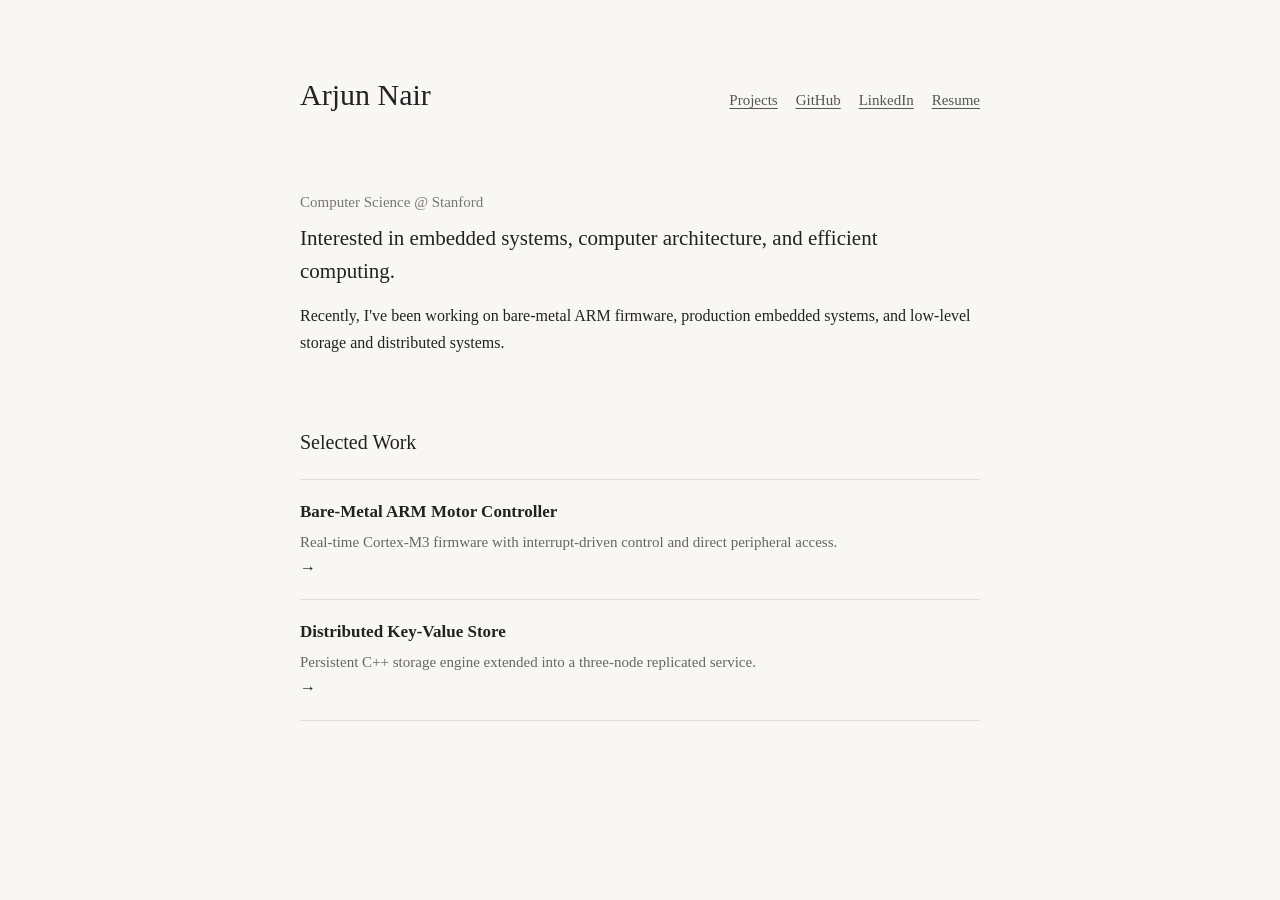
==== index.html @ e97c7fc8 "Build personal portfolio" ====
<!DOCTYPE html>
<html lang="en">

<head>
    <meta charset="UTF-8">
    <meta name="viewport" content="width=device-width, initial-scale=1.0">
    <title>Arjun Nair</title>
    <link rel="stylesheet" href="style.css">
</head>

<body>
    <main>
        <header class="site-header">
            <h1>Arjun Nair</h1>

            <nav>
                <a href="projects.html">Projects</a>
                <a href="https://github.com/arj377">GitHub</a>
                <a href="YOUR_LINKEDIN_URL">LinkedIn</a>
                <a href="resume.pdf">Resume</a>
            </nav>
        </header>

        <section class="intro">
            <p class="eyebrow">Computer Science @ Stanford</p>

            <p class="lead">
                Interested in embedded systems, computer architecture, and efficient computing.
            </p>

            <p>
                Recently, I've been working on bare-metal ARM firmware, production
                embedded systems, and low-level storage and distributed systems.
            </p>
        </section>

        <section class="featured">
            <h2>Selected Work</h2>

            <a class="featured-project" href="projects.html#arm">
                <div>
                    <strong>Bare-Metal ARM Motor Controller</strong>
                    <p>Real-time Cortex-M3 firmware with interrupt-driven control and direct peripheral access.</p>
                </div>
                <span>→</span>
            </a>

            <a class="featured-project" href="projects.html#kv">
                <div>
                    <strong>Distributed Key-Value Store</strong>
                    <p>Persistent C++ storage engine extended into a three-node replicated service.</p>
                </div>
                <span>→</span>
            </a>
        </section>
    </main>
</body>

</html>
---- style.css ----
* {
    box-sizing: border-box;
}

body {
    margin: 0;
    background: #f8f7f4;
    color: #222;
    font-family: Georgia, "Times New Roman", serif;
    font-size: 16px;
    line-height: 1.65;
}

main {
    width: min(680px, calc(100% - 40px));
    margin: 0 auto;
    padding: 70px 0 100px;
}

a {
    color: #555;
    text-decoration: underline;
    text-decoration-thickness: 1px;
    text-underline-offset: 3px;
}

a:hover {
    color: #000;
}


/* Header */

.site-header {
    display: flex;
    justify-content: space-between;
    align-items: baseline;
    margin-bottom: 70px;
}

.site-header h1 {
    margin: 0;
    font-size: 30px;
    font-weight: 500;
}

.name {
    color: #222;
    font-size: 20px;
    font-weight: 600;
    text-decoration: none;
}

nav {
    display: flex;
    gap: 18px;
}

nav a {
    font-size: 15px;
}


/* Homepage */

.intro {
    margin-top: 20px;
}

.eyebrow {
    margin-bottom: 8px;
    color: #777;
    font-size: 15px;
}

.lead {
    max-width: 620px;
    margin: 0;
    color: #222;
    font-size: 21px;
    line-height: 1.55;
}


/* Selected work */

.featured {
    margin-top: 70px;
}

.featured h2 {
    margin-bottom: 20px;
    font-size: 20px;
    font-weight: 500;
}

.featured-project {
    display: block;
    padding: 18px 0;
    border-top: 1px solid #ddd;
    color: #222;
    text-decoration: none;
}

.featured-project:last-child {
    border-bottom: 1px solid #ddd;
}

.featured-project strong {
    font-size: 17px;
    font-weight: 600;
}

.featured-project p {
    margin: 4px 0 0;
    color: #666;
    font-size: 15px;
}


/* Projects page */

.page-heading {
    margin-bottom: 80px;
}

.page-heading h1 {
    margin: 0 0 8px;
    font-size: 34px;
    font-weight: 500;
}

.page-heading p {
    color: #666;
}

.project {
    margin-top: 90px;
}

.project-heading {
    display: flex;
    justify-content: space-between;
    align-items: baseline;
    gap: 20px;
}

.project-type {
    margin: 0 0 5px;
    color: #888;
    font-size: 13px;
}

.project h2,
.experience h2 {
    margin: 0;
    font-size: 24px;
    font-weight: 500;
}

.project > p {
    margin-top: 16px;
    color: #444;
}


/* Metrics */

.metrics {
    display: flex;
    flex-wrap: wrap;
    gap: 16px;
    margin: 22px 0 32px;
}

.metrics span {
    color: #666;
    font-size: 14px;
}


/* Architecture */

h3 {
    margin: 30px 0 12px;
    font-size: 15px;
    font-weight: 600;
}

.diagram {
    display: flex;
    align-items: center;
    gap: 8px;
    margin: 10px 0;
}

.box {
    flex: 1;
    padding: 13px 8px;
    border: 1px solid #ddd;
    font-family: "SFMono-Regular", Consolas, monospace;
    font-size: 12px;
    text-align: center;
}

.box small {
    display: block;
    margin-top: 3px;
    color: #888;
    font-size: 10px;
}

.arrow {
    color: #999;
}


/* Details */

.details {
    margin-top: 25px;
    padding-left: 15px;
    border-left: 1px solid #bbb;
}

.details p {
    margin: 0;
    color: #666;
    font-size: 14px;
}


/* Experience */

.experience {
    margin-top: 100px;
    padding-top: 40px;
    border-top: 1px solid #ddd;
}

.experience p:last-child {
    color: #555;
}


/* Mobile */

@media (max-width: 600px) {
    main {
        padding-top: 40px;
    }

    .site-header {
        flex-direction: column;
        gap: 12px;
        margin-bottom: 50px;
    }

    .diagram {
        flex-direction: column;
    }

    .arrow {
        transform: rotate(90deg);
    }
}
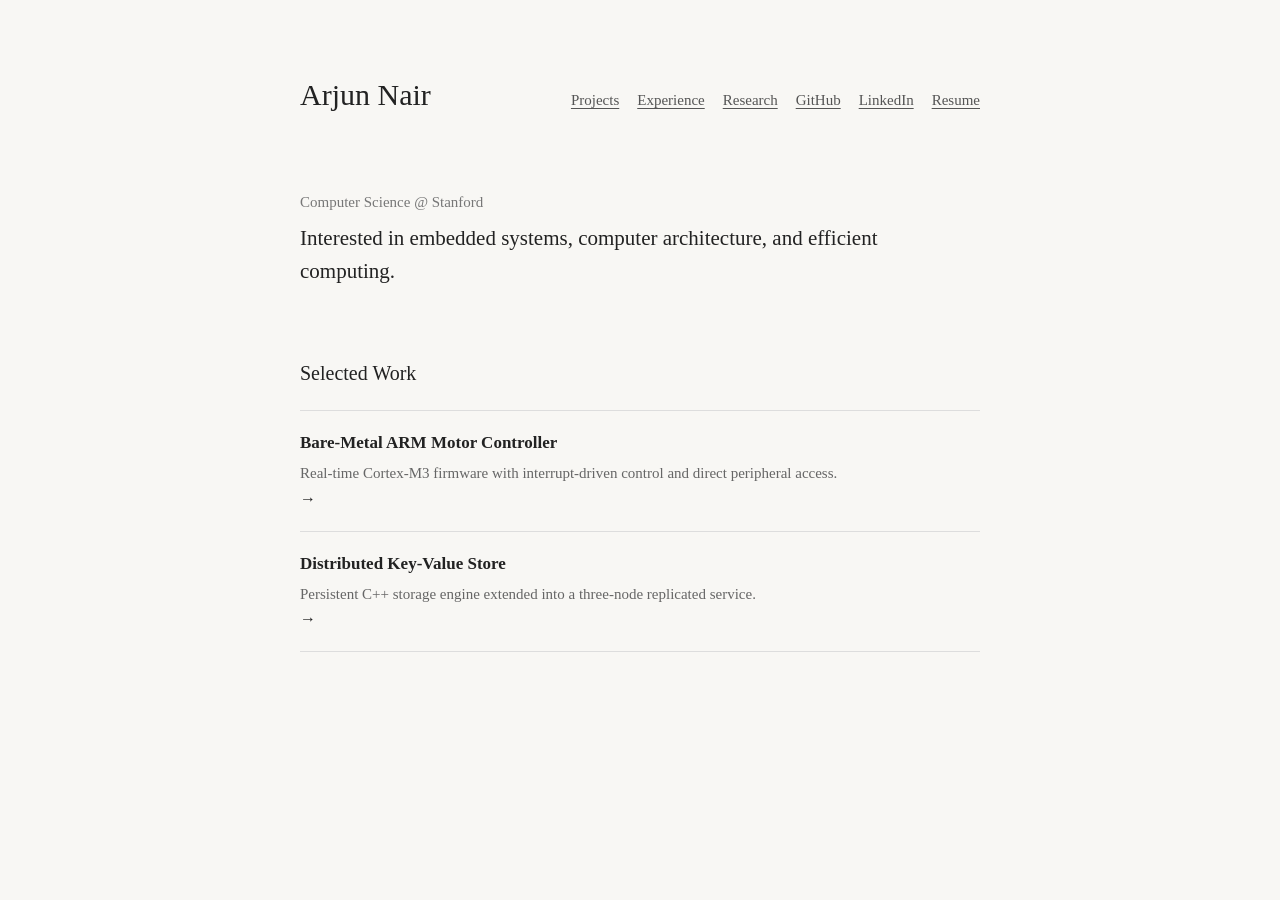
==== commit 3d97e11c: "Update homepage navigation" ====
--- a/index.html
+++ b/index.html
@@ -15,8 +15,10 @@
 
             <nav>
                 <a href="projects.html">Projects</a>
+                <a href="experience.html">Experience</a>
+                <a href="research.html">Research</a>
                 <a href="https://github.com/arj377">GitHub</a>
-                <a href="YOUR_LINKEDIN_URL">LinkedIn</a>
+                <a href="https://www.linkedin.com/in/arjun-nair-5b1116219/">LinkedIn</a>
                 <a href="resume.pdf">Resume</a>
             </nav>
         </header>
@@ -28,10 +30,6 @@
                 Interested in embedded systems, computer architecture, and efficient computing.
             </p>
 
-            <p>
-                Recently, I've been working on bare-metal ARM firmware, production
-                embedded systems, and low-level storage and distributed systems.
-            </p>
         </section>
 
         <section class="featured">
--- a/style.css
+++ b/style.css
@@ -263,4 +263,20 @@
     .arrow {
         transform: rotate(90deg);
     }
+}
+
+.research-artifact {
+    margin-top: 28px;
+}
+
+.research-artifact img {
+    display: block;
+    width: 100%;
+    border: 1px solid #ddd;
+}
+
+.caption {
+    margin-top: 8px;
+    color: #888;
+    font-size: 13px;
 }
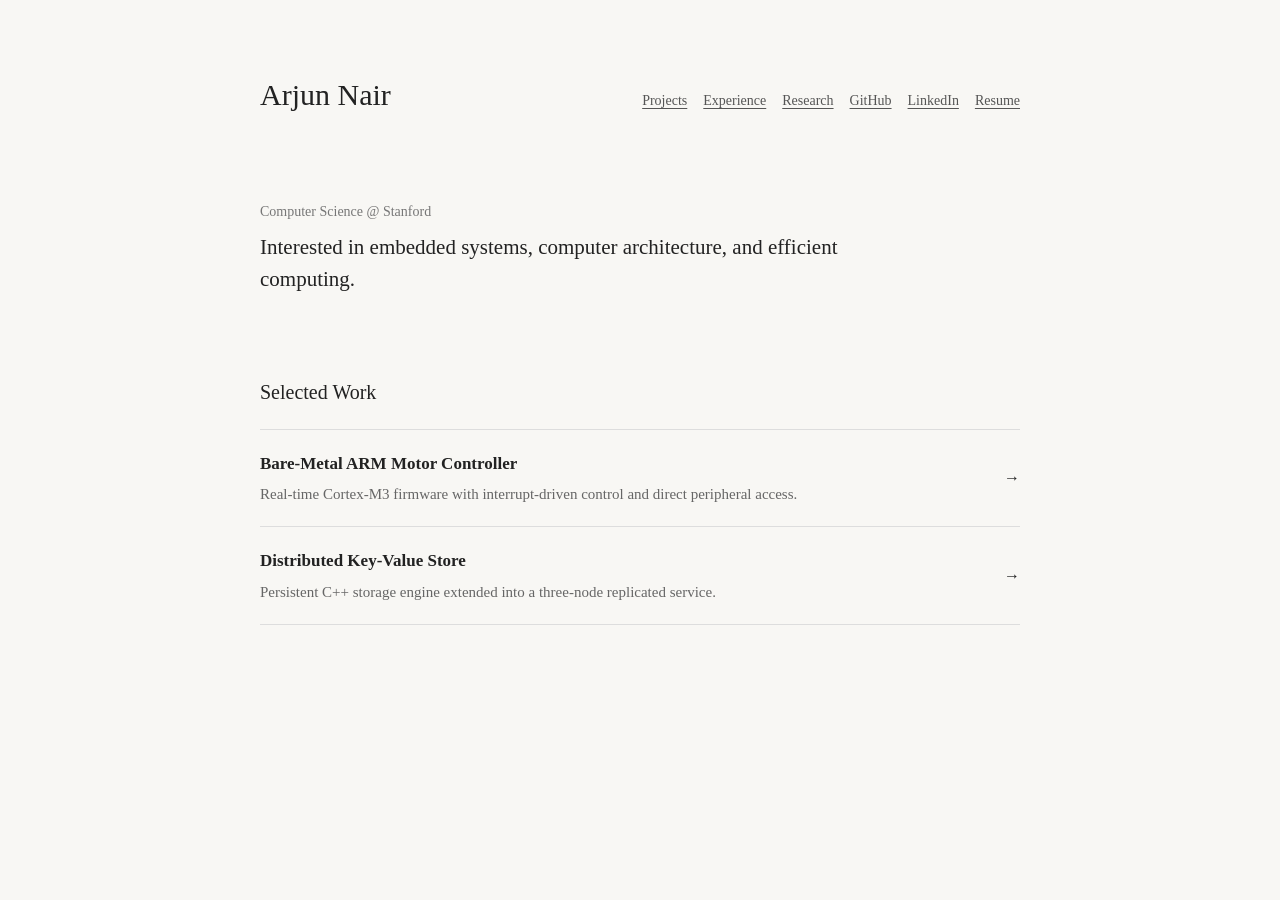
==== commit e102a970: "Overall changes" ====
--- a/index.html
+++ b/index.html
@@ -9,49 +9,56 @@
 </head>
 
 <body>
-    <main>
-        <header class="site-header">
-            <h1>Arjun Nair</h1>
+<main>
 
-            <nav>
-                <a href="projects.html">Projects</a>
-                <a href="experience.html">Experience</a>
-                <a href="research.html">Research</a>
-                <a href="https://github.com/arj377">GitHub</a>
-                <a href="https://www.linkedin.com/in/arjun-nair-5b1116219/">LinkedIn</a>
-                <a href="resume.pdf">Resume</a>
-            </nav>
-        </header>
+    <header class="site-header">
+        <h1>Arjun Nair</h1>
 
-        <section class="intro">
-            <p class="eyebrow">Computer Science @ Stanford</p>
+        <nav>
+            <a href="projects.html">Projects</a>
+            <a href="experience.html">Experience</a>
+            <a href="research.html">Research</a>
+            <a href="https://github.com/arj377">GitHub</a>
+            <a href="YOUR_LINKEDIN_URL">LinkedIn</a>
+            <a href="resume.pdf">Resume</a>
+        </nav>
+    </header>
 
-            <p class="lead">
-                Interested in embedded systems, computer architecture, and efficient computing.
-            </p>
+    <section class="intro">
+        <p class="eyebrow">Computer Science @ Stanford</p>
 
-        </section>
+        <p class="lead">
+            Interested in embedded systems, computer architecture, and efficient computing.
+        </p>
+    </section>
 
-        <section class="featured">
-            <h2>Selected Work</h2>
+    <section class="featured">
+        <h2>Selected Work</h2>
 
-            <a class="featured-project" href="projects.html#arm">
-                <div>
-                    <strong>Bare-Metal ARM Motor Controller</strong>
-                    <p>Real-time Cortex-M3 firmware with interrupt-driven control and direct peripheral access.</p>
-                </div>
-                <span>→</span>
-            </a>
+        <a class="featured-project" href="projects.html#arm">
+            <div>
+                <strong>Bare-Metal ARM Motor Controller</strong>
+                <p>
+                    Real-time Cortex-M3 firmware with interrupt-driven control
+                    and direct peripheral access.
+                </p>
+            </div>
+            <span>→</span>
+        </a>
 
-            <a class="featured-project" href="projects.html#kv">
-                <div>
-                    <strong>Distributed Key-Value Store</strong>
-                    <p>Persistent C++ storage engine extended into a three-node replicated service.</p>
-                </div>
-                <span>→</span>
-            </a>
-        </section>
-    </main>
+        <a class="featured-project" href="projects.html#kv">
+            <div>
+                <strong>Distributed Key-Value Store</strong>
+                <p>
+                    Persistent C++ storage engine extended into a three-node
+                    replicated service.
+                </p>
+            </div>
+            <span>→</span>
+        </a>
+    </section>
+
+</main>
 </body>
 
 </html>
--- a/style.css
+++ b/style.css
@@ -12,7 +12,7 @@
 }
 
 main {
-    width: min(680px, calc(100% - 40px));
+    width: min(760px, calc(100% - 40px));
     margin: 0 auto;
     padding: 70px 0 100px;
 }
@@ -35,13 +35,15 @@
     display: flex;
     justify-content: space-between;
     align-items: baseline;
-    margin-bottom: 70px;
+    gap: 30px;
+    margin-bottom: 80px;
 }
 
 .site-header h1 {
     margin: 0;
     font-size: 30px;
     font-weight: 500;
+    white-space: nowrap;
 }
 
 .name {
@@ -49,15 +51,18 @@
     font-size: 20px;
     font-weight: 600;
     text-decoration: none;
+    white-space: nowrap;
 }
 
 nav {
     display: flex;
-    gap: 18px;
+    justify-content: flex-end;
+    gap: 16px;
+    flex-wrap: wrap;
 }
 
 nav a {
-    font-size: 15px;
+    font-size: 14px;
 }
 
 
@@ -67,10 +72,11 @@
     margin-top: 20px;
 }
 
-.eyebrow {
-    margin-bottom: 8px;
+.eyebrow,
+.project-type {
+    margin: 0 0 8px;
     color: #777;
-    font-size: 15px;
+    font-size: 14px;
 }
 
 .lead {
@@ -85,7 +91,7 @@
 /* Selected work */
 
 .featured {
-    margin-top: 70px;
+    margin-top: 80px;
 }
 
 .featured h2 {
@@ -95,8 +101,11 @@
 }
 
 .featured-project {
-    display: block;
-    padding: 18px 0;
+    display: flex;
+    justify-content: space-between;
+    align-items: center;
+    gap: 30px;
+    padding: 20px 0;
     border-top: 1px solid #ddd;
     color: #222;
     text-decoration: none;
@@ -118,24 +127,27 @@
 }
 
 
-/* Projects page */
+/* Page heading */
 
 .page-heading {
-    margin-bottom: 80px;
+    margin-bottom: 70px;
 }
 
 .page-heading h1 {
-    margin: 0 0 8px;
+    margin: 0;
     font-size: 34px;
     font-weight: 500;
 }
 
-.page-heading p {
-    color: #666;
-}
+
+/* Projects / Experience / Research */
 
 .project {
     margin-top: 90px;
+}
+
+.page-heading + .project {
+    margin-top: 0;
 }
 
 .project-heading {
@@ -145,14 +157,7 @@
     gap: 20px;
 }
 
-.project-type {
-    margin: 0 0 5px;
-    color: #888;
-    font-size: 13px;
-}
-
-.project h2,
-.experience h2 {
+.project h2 {
     margin: 0;
     font-size: 24px;
     font-weight: 500;
@@ -163,6 +168,11 @@
     color: #444;
 }
 
+.project-heading > a {
+    white-space: nowrap;
+    font-size: 14px;
+}
+
 
 /* Metrics */
 
@@ -179,7 +189,7 @@
 }
 
 
-/* Architecture */
+/* Architecture diagrams */
 
 h3 {
     margin: 30px 0 12px;
@@ -189,15 +199,17 @@
 
 .diagram {
     display: flex;
-    align-items: center;
+    align-items: stretch;
     gap: 8px;
     margin: 10px 0;
 }
 
 .box {
     flex: 1;
+    min-width: 0;
     padding: 13px 8px;
     border: 1px solid #ddd;
+    background: rgba(255, 255, 255, 0.35);
     font-family: "SFMono-Regular", Consolas, monospace;
     font-size: 12px;
     text-align: center;
@@ -211,14 +223,16 @@
 }
 
 .arrow {
+    display: flex;
+    align-items: center;
     color: #999;
 }
 
 
-/* Details */
+/* Detail callouts */
 
 .details {
-    margin-top: 25px;
+    margin-top: 28px;
     padding-left: 15px;
     border-left: 1px solid #bbb;
 }
@@ -230,40 +244,7 @@
 }
 
 
-/* Experience */
-
-.experience {
-    margin-top: 100px;
-    padding-top: 40px;
-    border-top: 1px solid #ddd;
-}
-
-.experience p:last-child {
-    color: #555;
-}
-
-
-/* Mobile */
-
-@media (max-width: 600px) {
-    main {
-        padding-top: 40px;
-    }
-
-    .site-header {
-        flex-direction: column;
-        gap: 12px;
-        margin-bottom: 50px;
-    }
-
-    .diagram {
-        flex-direction: column;
-    }
-
-    .arrow {
-        transform: rotate(90deg);
-    }
-}
+/* Research artifacts */
 
 .research-artifact {
     margin-top: 28px;
@@ -279,4 +260,40 @@
     margin-top: 8px;
     color: #888;
     font-size: 13px;
+}
+
+
+/* Mobile */
+
+@media (max-width: 650px) {
+
+    main {
+        padding-top: 40px;
+    }
+
+    .site-header {
+        flex-direction: column;
+        align-items: flex-start;
+        gap: 14px;
+        margin-bottom: 55px;
+    }
+
+    nav {
+        justify-content: flex-start;
+    }
+
+    .project-heading {
+        flex-direction: column;
+        align-items: flex-start;
+        gap: 8px;
+    }
+
+    .diagram {
+        flex-direction: column;
+    }
+
+    .arrow {
+        justify-content: center;
+        transform: rotate(90deg);
+    }
 }
